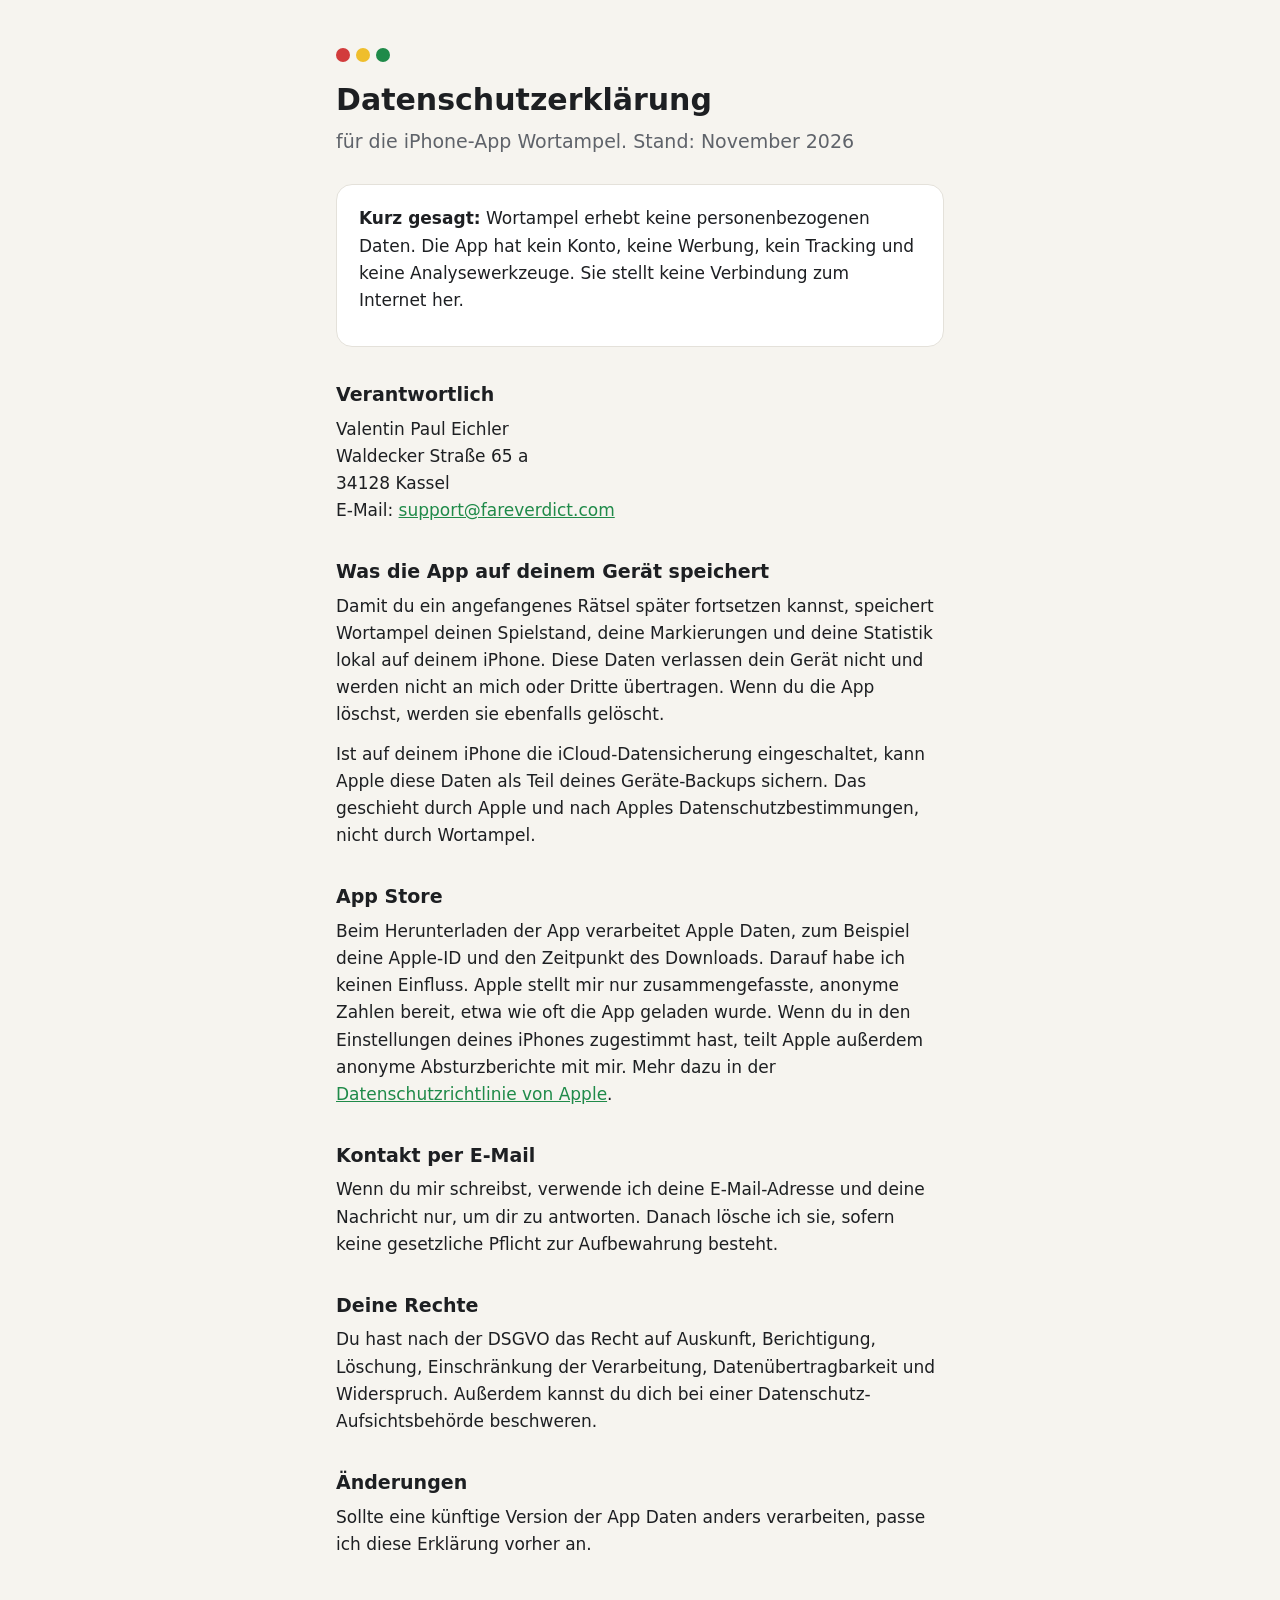
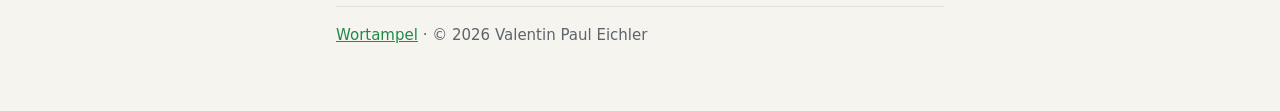
==== datenschutz.html @ 89198b7f "Support- und Datenschutzseite für Wortampel Co-Authored-By: Claude Opus 5.5 <noreply@anthropic.com>" ====
<!doctype html>
<html lang="de">
<head>
<meta charset="utf-8">
<meta name="viewport" content="width=device-width, initial-scale=1">
<title>Datenschutz Wortampel</title>
<link rel="stylesheet" href="style.css">
</head>
<body>
<main>
  <div class="logo" aria-hidden="true"><span style="background:var(--red)"></span><span style="background:var(--yellow)"></span><span style="background:var(--green)"></span></div>
  <h1>Datenschutzerklärung</h1>
  <p class="lead">für die iPhone-App Wortampel. Stand: November 2026</p>

  <div class="card">
    <p><strong>Kurz gesagt:</strong> Wortampel erhebt keine personenbezogenen Daten. Die App hat kein Konto, keine Werbung, kein Tracking und keine Analysewerkzeuge. Sie stellt keine Verbindung zum Internet her.</p>
  </div>

  <h2>Verantwortlich</h2>
  <p>Valentin Paul Eichler<br>Waldecker Straße 65 a<br>34128 Kassel<br>E-Mail: <a href="mailto:support@fareverdict.com">support@fareverdict.com</a></p>

  <h2>Was die App auf deinem Gerät speichert</h2>
  <p>Damit du ein angefangenes Rätsel später fortsetzen kannst, speichert Wortampel deinen Spielstand, deine Markierungen und deine Statistik lokal auf deinem iPhone. Diese Daten verlassen dein Gerät nicht und werden nicht an mich oder Dritte übertragen. Wenn du die App löschst, werden sie ebenfalls gelöscht.</p>
  <p>Ist auf deinem iPhone die iCloud-Datensicherung eingeschaltet, kann Apple diese Daten als Teil deines Geräte-Backups sichern. Das geschieht durch Apple und nach Apples Datenschutzbestimmungen, nicht durch Wortampel.</p>

  <h2>App Store</h2>
  <p>Beim Herunterladen der App verarbeitet Apple Daten, zum Beispiel deine Apple-ID und den Zeitpunkt des Downloads. Darauf habe ich keinen Einfluss. Apple stellt mir nur zusammengefasste, anonyme Zahlen bereit, etwa wie oft die App geladen wurde. Wenn du in den Einstellungen deines iPhones zugestimmt hast, teilt Apple außerdem anonyme Absturzberichte mit mir. Mehr dazu in der <a href="https://www.apple.com/de/legal/privacy/">Datenschutzrichtlinie von Apple</a>.</p>

  <h2>Kontakt per E-Mail</h2>
  <p>Wenn du mir schreibst, verwende ich deine E-Mail-Adresse und deine Nachricht nur, um dir zu antworten. Danach lösche ich sie, sofern keine gesetzliche Pflicht zur Aufbewahrung besteht.</p>

  <h2>Deine Rechte</h2>
  <p>Du hast nach der DSGVO das Recht auf Auskunft, Berichtigung, Löschung, Einschränkung der Verarbeitung, Datenübertragbarkeit und Widerspruch. Außerdem kannst du dich bei einer Datenschutz-Aufsichtsbehörde beschweren.</p>

  <h2>Änderungen</h2>
  <p>Sollte eine künftige Version der App Daten anders verarbeiten, passe ich diese Erklärung vorher an.</p>

  <footer>
    <a href="index.html">Wortampel</a> · © 2026 Valentin Paul Eichler
  </footer>
</main>
</body>
</html>
---- style.css ----
:root{--bg:#F6F4EF;--surface:#FFFFFF;--text:#1D1F22;--muted:#5F636A;--green:#1F8A49;--yellow:#EFBE2C;--red:#D23C3C;--line:#E4E1DA}
@media (prefers-color-scheme:dark){:root{--bg:#16181B;--surface:#202328;--text:#ECEBE7;--muted:#A3A6AB;--green:#23944F;--yellow:#E6B62A;--red:#D84444;--line:#33373D}}
*{box-sizing:border-box}
body{margin:0;background:var(--bg);color:var(--text);font:17px/1.6 -apple-system,BlinkMacSystemFont,"Segoe UI",system-ui,sans-serif}
main{max-width:640px;margin:0 auto;padding:48px 16px 64px}
.logo{display:flex;gap:6px;margin-bottom:20px}
.logo span{width:14px;height:14px;border-radius:50%}
h1{font-size:30px;line-height:1.2;margin:0 0 8px;font-weight:800}
h2{font-size:19px;margin:32px 0 6px}
p,li{margin:0 0 12px}
.lead{color:var(--muted);font-size:19px;margin-bottom:28px}
.card{background:var(--surface);border:1px solid var(--line);border-radius:16px;padding:20px 22px;margin:20px 0}
a{color:var(--green)}
footer{margin-top:48px;padding-top:16px;border-top:1px solid var(--line);color:var(--muted);font-size:15px}
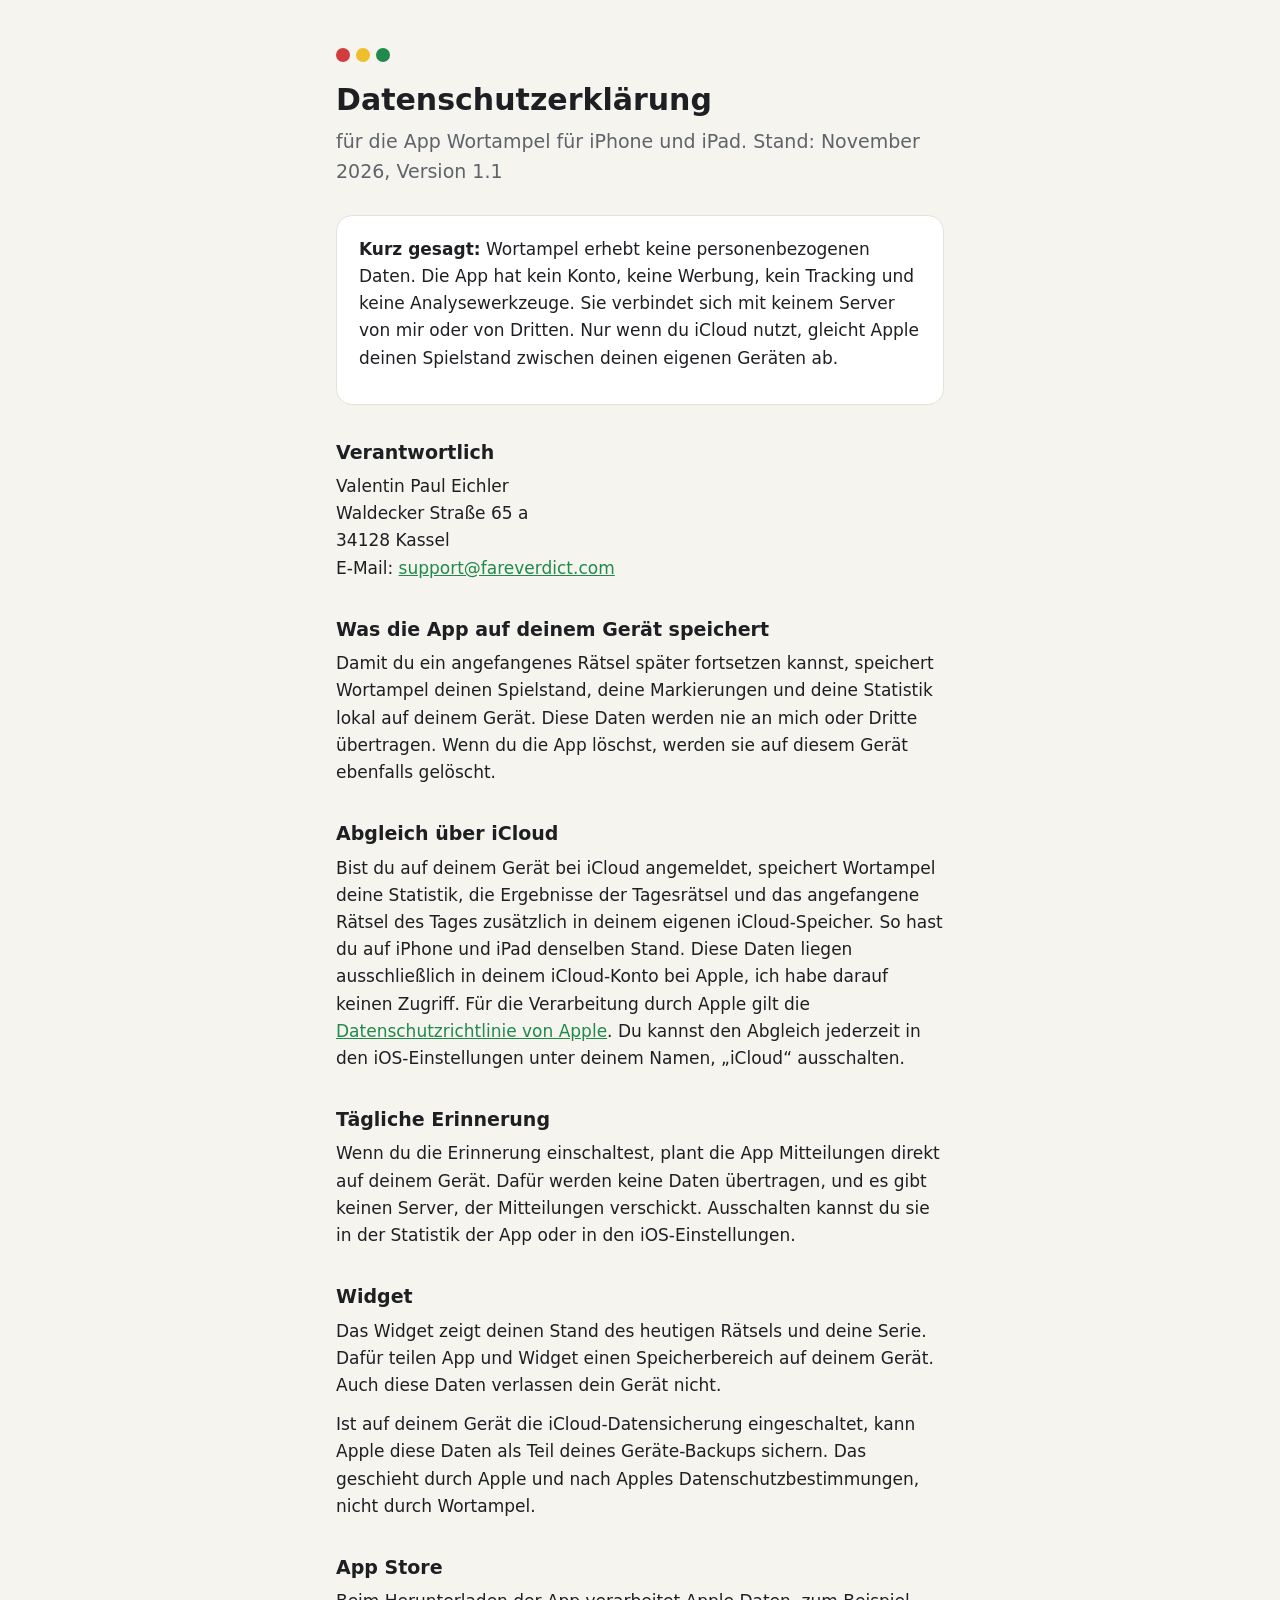
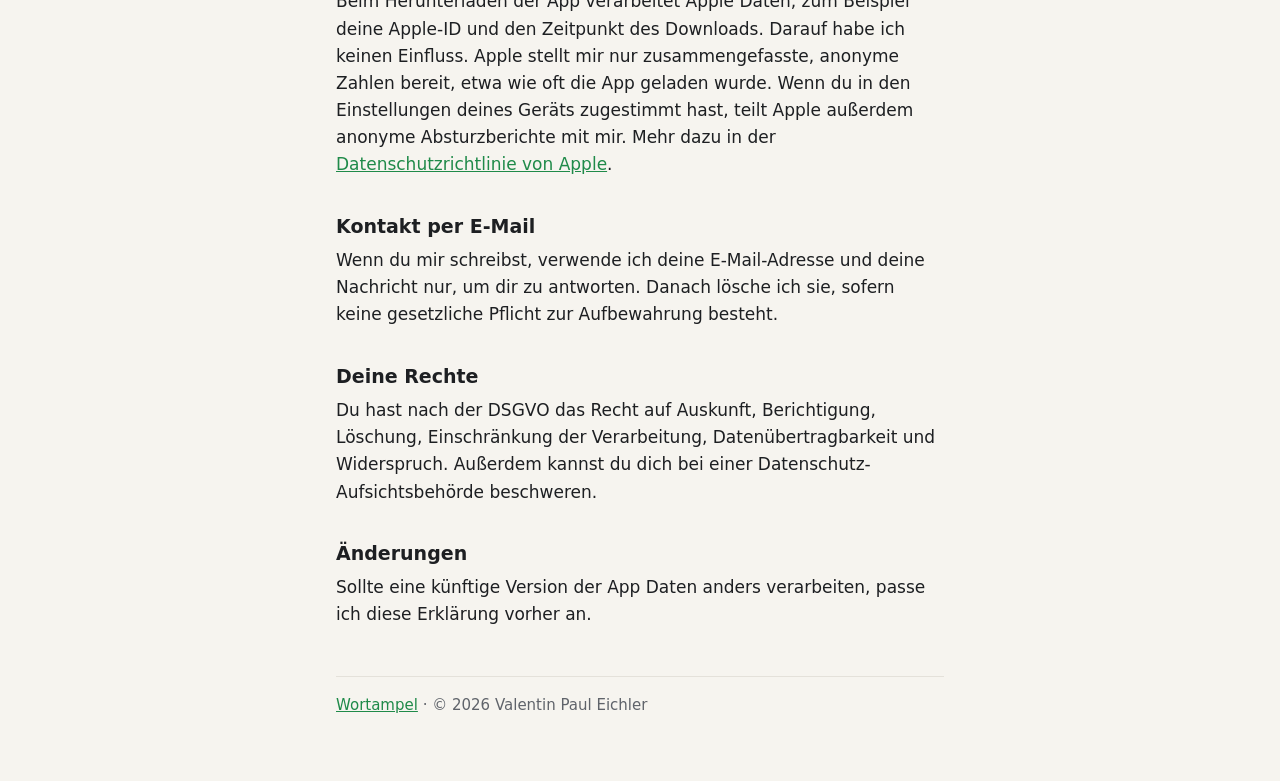
==== commit 49261c91: "Datenschutz und Support für Version 1.1: iPad, iCloud, Erinnerung, Widget Co-Authored-By: Claude Opu" ====
--- a/datenschutz.html
+++ b/datenschutz.html
@@ -10,21 +10,30 @@
 <main>
   <div class="logo" aria-hidden="true"><span style="background:var(--red)"></span><span style="background:var(--yellow)"></span><span style="background:var(--green)"></span></div>
   <h1>Datenschutzerklärung</h1>
-  <p class="lead">für die iPhone-App Wortampel. Stand: November 2026</p>
+  <p class="lead">für die App Wortampel für iPhone und iPad. Stand: November 2026, Version 1.1</p>
 
   <div class="card">
-    <p><strong>Kurz gesagt:</strong> Wortampel erhebt keine personenbezogenen Daten. Die App hat kein Konto, keine Werbung, kein Tracking und keine Analysewerkzeuge. Sie stellt keine Verbindung zum Internet her.</p>
+    <p><strong>Kurz gesagt:</strong> Wortampel erhebt keine personenbezogenen Daten. Die App hat kein Konto, keine Werbung, kein Tracking und keine Analysewerkzeuge. Sie verbindet sich mit keinem Server von mir oder von Dritten. Nur wenn du iCloud nutzt, gleicht Apple deinen Spielstand zwischen deinen eigenen Geräten ab.</p>
   </div>
 
   <h2>Verantwortlich</h2>
   <p>Valentin Paul Eichler<br>Waldecker Straße 65 a<br>34128 Kassel<br>E-Mail: <a href="mailto:support@fareverdict.com">support@fareverdict.com</a></p>
 
   <h2>Was die App auf deinem Gerät speichert</h2>
-  <p>Damit du ein angefangenes Rätsel später fortsetzen kannst, speichert Wortampel deinen Spielstand, deine Markierungen und deine Statistik lokal auf deinem iPhone. Diese Daten verlassen dein Gerät nicht und werden nicht an mich oder Dritte übertragen. Wenn du die App löschst, werden sie ebenfalls gelöscht.</p>
-  <p>Ist auf deinem iPhone die iCloud-Datensicherung eingeschaltet, kann Apple diese Daten als Teil deines Geräte-Backups sichern. Das geschieht durch Apple und nach Apples Datenschutzbestimmungen, nicht durch Wortampel.</p>
+  <p>Damit du ein angefangenes Rätsel später fortsetzen kannst, speichert Wortampel deinen Spielstand, deine Markierungen und deine Statistik lokal auf deinem Gerät. Diese Daten werden nie an mich oder Dritte übertragen. Wenn du die App löschst, werden sie auf diesem Gerät ebenfalls gelöscht.</p>
+
+  <h2>Abgleich über iCloud</h2>
+  <p>Bist du auf deinem Gerät bei iCloud angemeldet, speichert Wortampel deine Statistik, die Ergebnisse der Tagesrätsel und das angefangene Rätsel des Tages zusätzlich in deinem eigenen iCloud-Speicher. So hast du auf iPhone und iPad denselben Stand. Diese Daten liegen ausschließlich in deinem iCloud-Konto bei Apple, ich habe darauf keinen Zugriff. Für die Verarbeitung durch Apple gilt die <a href="https://www.apple.com/de/legal/privacy/">Datenschutzrichtlinie von Apple</a>. Du kannst den Abgleich jederzeit in den iOS-Einstellungen unter deinem Namen, „iCloud“ ausschalten.</p>
+
+  <h2>Tägliche Erinnerung</h2>
+  <p>Wenn du die Erinnerung einschaltest, plant die App Mitteilungen direkt auf deinem Gerät. Dafür werden keine Daten übertragen, und es gibt keinen Server, der Mitteilungen verschickt. Ausschalten kannst du sie in der Statistik der App oder in den iOS-Einstellungen.</p>
+
+  <h2>Widget</h2>
+  <p>Das Widget zeigt deinen Stand des heutigen Rätsels und deine Serie. Dafür teilen App und Widget einen Speicherbereich auf deinem Gerät. Auch diese Daten verlassen dein Gerät nicht.</p>
+  <p>Ist auf deinem Gerät die iCloud-Datensicherung eingeschaltet, kann Apple diese Daten als Teil deines Geräte-Backups sichern. Das geschieht durch Apple und nach Apples Datenschutzbestimmungen, nicht durch Wortampel.</p>
 
   <h2>App Store</h2>
-  <p>Beim Herunterladen der App verarbeitet Apple Daten, zum Beispiel deine Apple-ID und den Zeitpunkt des Downloads. Darauf habe ich keinen Einfluss. Apple stellt mir nur zusammengefasste, anonyme Zahlen bereit, etwa wie oft die App geladen wurde. Wenn du in den Einstellungen deines iPhones zugestimmt hast, teilt Apple außerdem anonyme Absturzberichte mit mir. Mehr dazu in der <a href="https://www.apple.com/de/legal/privacy/">Datenschutzrichtlinie von Apple</a>.</p>
+  <p>Beim Herunterladen der App verarbeitet Apple Daten, zum Beispiel deine Apple-ID und den Zeitpunkt des Downloads. Darauf habe ich keinen Einfluss. Apple stellt mir nur zusammengefasste, anonyme Zahlen bereit, etwa wie oft die App geladen wurde. Wenn du in den Einstellungen deines Geräts zugestimmt hast, teilt Apple außerdem anonyme Absturzberichte mit mir. Mehr dazu in der <a href="https://www.apple.com/de/legal/privacy/">Datenschutzrichtlinie von Apple</a>.</p>
 
   <h2>Kontakt per E-Mail</h2>
   <p>Wenn du mir schreibst, verwende ich deine E-Mail-Adresse und deine Nachricht nur, um dir zu antworten. Danach lösche ich sie, sofern keine gesetzliche Pflicht zur Aufbewahrung besteht.</p>
